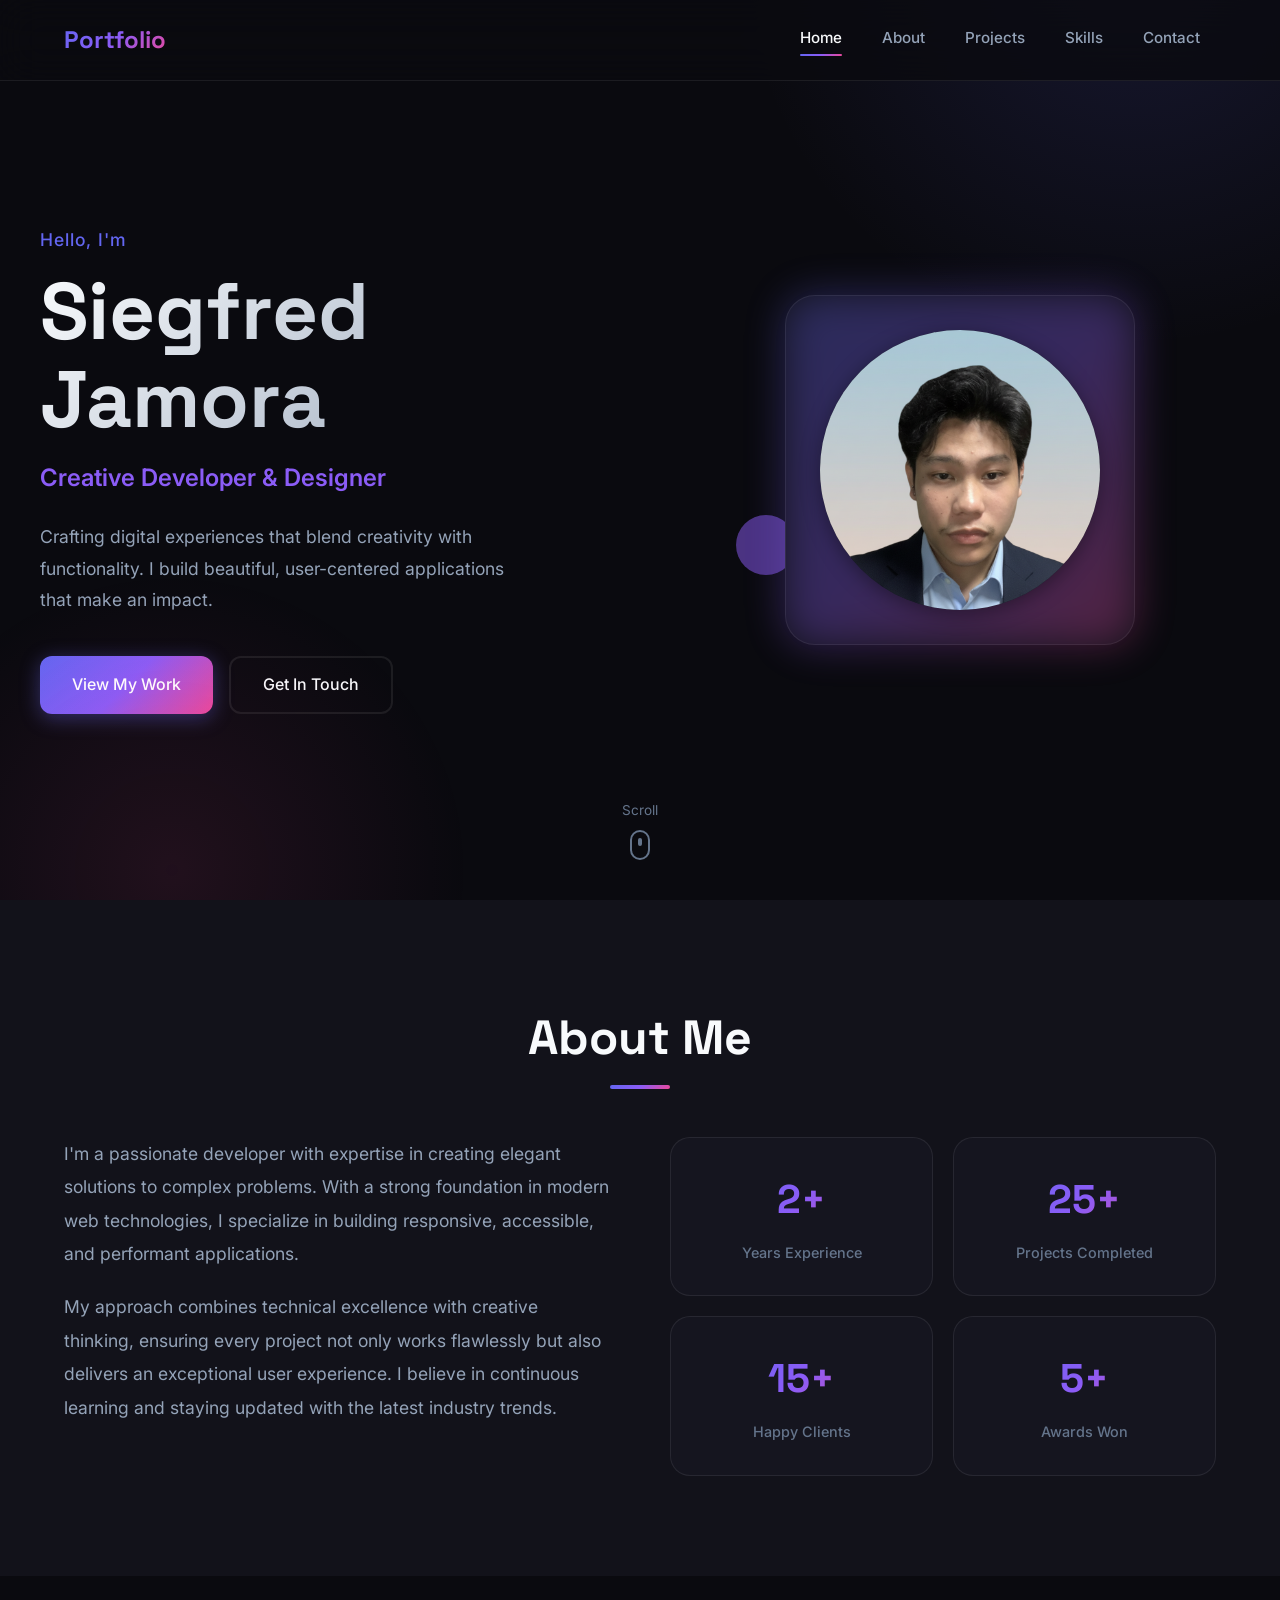
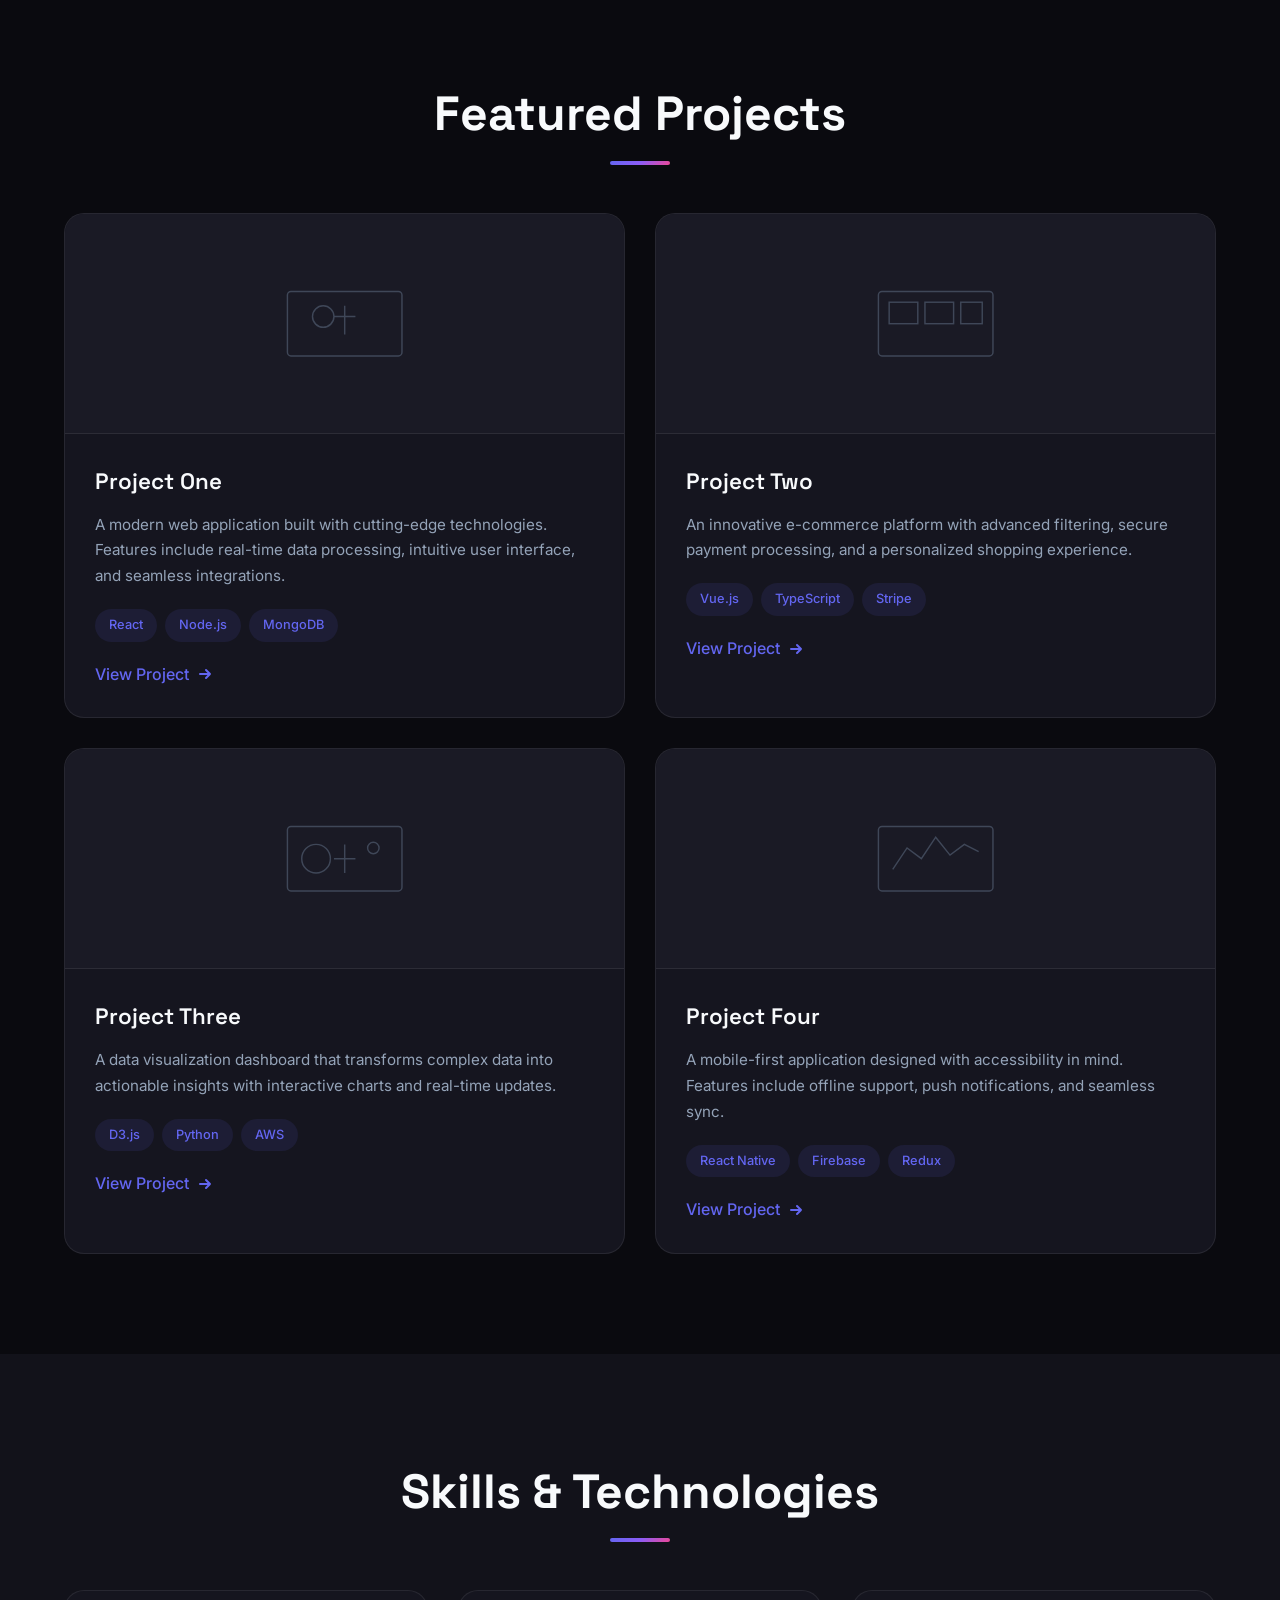
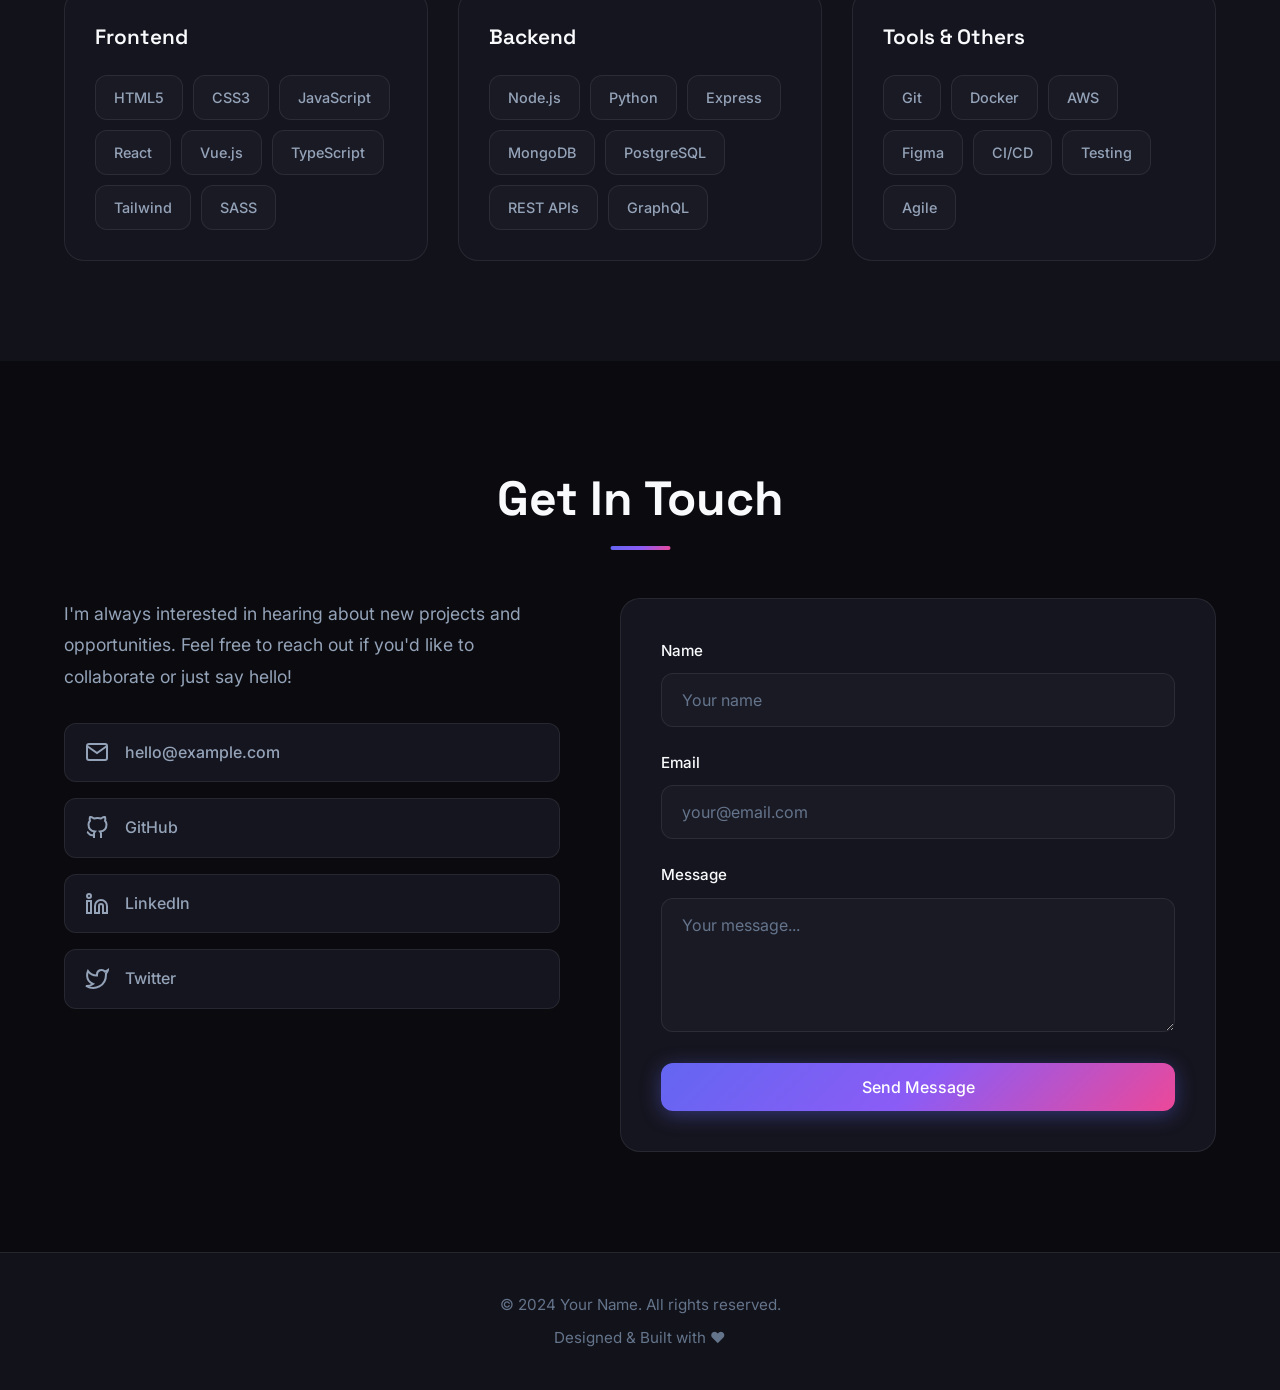
==== portfolio.html @ 8a06b040 "Add files via upload" ====
<!DOCTYPE html>
<html lang="en">
<head>
    <meta charset="UTF-8">
    <meta name="viewport" content="width=device-width, initial-scale=1.0">
    <title>Portfolio | Creative Developer</title>
    <link rel="preconnect" href="https://fonts.googleapis.com">
    <link rel="preconnect" href="https://fonts.gstatic.com" crossorigin>
    <link href="https://fonts.googleapis.com/css2?family=Inter:wght@300;400;500;600;700&family=Space+Grotesk:wght@400;500;600;700&display=swap" rel="stylesheet">
    <link rel="stylesheet" href="portfolio.css">
</head>
<body>
    <nav class="navbar">
        <div class="nav-container">
            <a href="#" class="logo">Portfolio</a>
            <ul class="nav-links">
                <li><a href="#home"><span class="text" data-text="Home">Home</span></a></li>
                <li><a href="#about"><span class="text" data-text="About">About</span></a></li>
                <li><a href="#projects"><span class="text" data-text="Projects">Projects</span></a></li>
                <li><a href="#skills"><span class="text" data-text="Skills">Skills</span></a></li>
                <li><a href="#contact"><span class="text" data-text="Contact">Contact</span></a></li>
            </ul>
            <ul class="mobile-menu">
                <li><a href="#home">Home</a></li>
                <li><a href="#about">About</a></li>
                <li><a href="#projects">Projects</a></li>
                <li><a href="#skills">Skills</a></li>
                <li><a href="#contact">Contact</a></li>
            </ul>
            <div class="hamburger">
                <span class="hamburger__lines"></span>
            </div>
        </div>
    </nav>

    <section id="home" class="hero">
        <div class="hero-content">
            <div class="hero-text">
                <p class="greeting">Hello, I'm</p>
                <h1 class="name">Siegfred Jamora</h1>
                <p class="tagline">Creative Developer & Designer</p>
                <p class="description">Crafting digital experiences that blend creativity with functionality. I build beautiful, user-centered applications that make an impact.</p>
                <div class="cta-buttons">
                    <a href="#projects" class="btn btn-primary">View My Work</a>
                    <a href="#contact" class="btn btn-secondary">Get In Touch</a>
                </div>
            </div>
            <div class="hero-visual">
                <div class="profile-card">
                    <div class="profile-image">
                        <img class="profile-photo" src="profile.png" alt="Portrait of Siegfred Jamora">
                    </div>
                    <div class="card-glow"></div>
                </div>
                <div class="floating-shapes">
                    <div class="shape shape-1"></div>
                    <div class="shape shape-2"></div>
                    <div class="shape shape-3"></div>
                </div>
            </div>
        </div>
        <div class="scroll-indicator">
            <span>Scroll</span>
            <div class="scroll-arrow"></div>
        </div>
    </section>

    <section id="about" class="about">
        <div class="container">
            <h2 class="section-title">About Me</h2>
            <div class="about-content">
                <div class="about-text">
                    <p>I'm a passionate developer with expertise in creating elegant solutions to complex problems. With a strong foundation in modern web technologies, I specialize in building responsive, accessible, and performant applications.</p>
                    <p>My approach combines technical excellence with creative thinking, ensuring every project not only works flawlessly but also delivers an exceptional user experience. I believe in continuous learning and staying updated with the latest industry trends.</p>
                </div>
                <div class="stats-grid">
                    <div class="stat-card">
                        <span class="stat-number">5+</span>
                        <span class="stat-label">Years Experience</span>
                    </div>
                    <div class="stat-card">
                        <span class="stat-number">50+</span>
                        <span class="stat-label">Projects Completed</span>
                    </div>
                    <div class="stat-card">
                        <span class="stat-number">30+</span>
                        <span class="stat-label">Happy Clients</span>
                    </div>
                    <div class="stat-card">
                        <span class="stat-number">10+</span>
                        <span class="stat-label">Awards Won</span>
                    </div>
                </div>
            </div>
        </div>
    </section>

    <section id="projects" class="projects">
        <div class="container">
            <h2 class="section-title">Featured Projects</h2>
            <div class="projects-grid">
                <article class="project-card">
                    <div class="project-image">
                        <div class="project-placeholder">
                            <svg viewBox="0 0 200 150" fill="none" xmlns="http://www.w3.org/2000/svg">
                                <rect x="20" y="30" width="160" height="90" rx="5" stroke="currentColor" stroke-width="2"/>
                                <circle cx="70" cy="65" r="15" stroke="currentColor" stroke-width="2"/>
                                <path d="M100 50v40M85 65h30" stroke="currentColor" stroke-width="2"/>
                            </svg>
                        </div>
                    </div>
                    <div class="project-content">
                        <h3>Project One</h3>
                        <p>A modern web application built with cutting-edge technologies. Features include real-time data processing, intuitive user interface, and seamless integrations.</p>
                        <div class="project-tags">
                            <span>React</span>
                            <span>Node.js</span>
                            <span>MongoDB</span>
                        </div>
                        <a href="#" class="project-link">
                            View Project
                            <svg width="16" height="16" viewBox="0 0 16 16" fill="none">
                                <path d="M3 8h10M9 4l4 4-4 4" stroke="currentColor" stroke-width="2" stroke-linecap="round" stroke-linejoin="round"/>
                            </svg>
                        </a>
                    </div>
                </article>

                <article class="project-card">
                    <div class="project-image">
                        <div class="project-placeholder">
                            <svg viewBox="0 0 200 150" fill="none" xmlns="http://www.w3.org/2000/svg">
                                <rect x="20" y="30" width="160" height="90" rx="5" stroke="currentColor" stroke-width="2"/>
                                <rect x="35" y="45" width="40" height="30" stroke="currentColor" stroke-width="2"/>
                                <rect x="85" y="45" width="40" height="30" stroke="currentColor" stroke-width="2"/>
                                <rect x="135" y="45" width="30" height="30" stroke="currentColor" stroke-width="2"/>
                            </svg>
                        </div>
                    </div>
                    <div class="project-content">
                        <h3>Project Two</h3>
                        <p>An innovative e-commerce platform with advanced filtering, secure payment processing, and a personalized shopping experience.</p>
                        <div class="project-tags">
                            <span>Vue.js</span>
                            <span>TypeScript</span>
                            <span>Stripe</span>
                        </div>
                        <a href="#" class="project-link">
                            View Project
                            <svg width="16" height="16" viewBox="0 0 16 16" fill="none">
                                <path d="M3 8h10M9 4l4 4-4 4" stroke="currentColor" stroke-width="2" stroke-linecap="round" stroke-linejoin="round"/>
                            </svg>
                        </a>
                    </div>
                </article>

                <article class="project-card">
                    <div class="project-image">
                        <div class="project-placeholder">
                            <svg viewBox="0 0 200 150" fill="none" xmlns="http://www.w3.org/2000/svg">
                                <rect x="20" y="30" width="160" height="90" rx="5" stroke="currentColor" stroke-width="2"/>
                                <circle cx="60" cy="75" r="20" stroke="currentColor" stroke-width="2"/>
                                <path d="M100 55v40M85 75h30" stroke="currentColor" stroke-width="2"/>
                                <circle cx="140" cy="60" r="8" stroke="currentColor" stroke-width="2"/>
                            </svg>
                        </div>
                    </div>
                    <div class="project-content">
                        <h3>Project Three</h3>
                        <p>A data visualization dashboard that transforms complex data into actionable insights with interactive charts and real-time updates.</p>
                        <div class="project-tags">
                            <span>D3.js</span>
                            <span>Python</span>
                            <span>AWS</span>
                        </div>
                        <a href="#" class="project-link">
                            View Project
                            <svg width="16" height="16" viewBox="0 0 16 16" fill="none">
                                <path d="M3 8h10M9 4l4 4-4 4" stroke="currentColor" stroke-width="2" stroke-linecap="round" stroke-linejoin="round"/>
                            </svg>
                        </a>
                    </div>
                </article>

                <article class="project-card">
                    <div class="project-image">
                        <div class="project-placeholder">
                            <svg viewBox="0 0 200 150" fill="none" xmlns="http://www.w3.org/2000/svg">
                                <rect x="20" y="30" width="160" height="90" rx="5" stroke="currentColor" stroke-width="2"/>
                                <path d="M40 90L60 60L80 75L100 45L120 70L140 55L160 65" stroke="currentColor" stroke-width="2"/>
                            </svg>
                        </div>
                    </div>
                    <div class="project-content">
                        <h3>Project Four</h3>
                        <p>A mobile-first application designed with accessibility in mind. Features include offline support, push notifications, and seamless sync.</p>
                        <div class="project-tags">
                            <span>React Native</span>
                            <span>Firebase</span>
                            <span>Redux</span>
                        </div>
                        <a href="#" class="project-link">
                            View Project
                            <svg width="16" height="16" viewBox="0 0 16 16" fill="none">
                                <path d="M3 8h10M9 4l4 4-4 4" stroke="currentColor" stroke-width="2" stroke-linecap="round" stroke-linejoin="round"/>
                            </svg>
                        </a>
                    </div>
                </article>
            </div>
        </div>
    </section>

    <section id="skills" class="skills">
        <div class="container">
            <h2 class="section-title">Skills & Technologies</h2>
            <div class="skills-content">
                <div class="skill-category">
                    <h3>Frontend</h3>
                    <div class="skill-tags">
                        <span class="skill-tag">HTML5</span>
                        <span class="skill-tag">CSS3</span>
                        <span class="skill-tag">JavaScript</span>
                        <span class="skill-tag">React</span>
                        <span class="skill-tag">Vue.js</span>
                        <span class="skill-tag">TypeScript</span>
                        <span class="skill-tag">Tailwind</span>
                        <span class="skill-tag">SASS</span>
                    </div>
                </div>
                <div class="skill-category">
                    <h3>Backend</h3>
                    <div class="skill-tags">
                        <span class="skill-tag">Node.js</span>
                        <span class="skill-tag">Python</span>
                        <span class="skill-tag">Express</span>
                        <span class="skill-tag">MongoDB</span>
                        <span class="skill-tag">PostgreSQL</span>
                        <span class="skill-tag">REST APIs</span>
                        <span class="skill-tag">GraphQL</span>
                    </div>
                </div>
                <div class="skill-category">
                    <h3>Tools & Others</h3>
                    <div class="skill-tags">
                        <span class="skill-tag">Git</span>
                        <span class="skill-tag">Docker</span>
                        <span class="skill-tag">AWS</span>
                        <span class="skill-tag">Figma</span>
                        <span class="skill-tag">CI/CD</span>
                        <span class="skill-tag">Testing</span>
                        <span class="skill-tag">Agile</span>
                    </div>
                </div>
            </div>
        </div>
    </section>

    <section id="contact" class="contact">
        <div class="container">
            <h2 class="section-title">Get In Touch</h2>
            <div class="contact-content">
                <div class="contact-info">
                    <p>I'm always interested in hearing about new projects and opportunities. Feel free to reach out if you'd like to collaborate or just say hello!</p>
                    <div class="contact-links">
                        <a href="mailto:hello@example.com" class="contact-link">
                            <span class="contact-icon">
                                <svg viewBox="0 0 24 24" fill="none" stroke="currentColor" stroke-width="2">
                                    <path d="M4 4h16c1.1 0 2 .9 2 2v12c0 1.1-.9 2-2 2H4c-1.1 0-2-.9-2-2V6c0-1.1.9-2 2-2z"/>
                                    <polyline points="22,6 12,13 2,6"/>
                                </svg>
                            </span>
                            hello@example.com
                        </a>
                        <a href="#" class="contact-link">
                            <span class="contact-icon">
                                <svg viewBox="0 0 24 24" fill="none" stroke="currentColor" stroke-width="2">
                                    <path d="M9 19c-5 1.5-5-2.5-7-3m14 6v-3.87a3.37 3.37 0 0 0-.94-2.61c3.14-.35 6.44-1.54 6.44-7A5.44 5.44 0 0 0 20 4.77 5.07 5.07 0 0 0 19.91 1S18.73.65 16 2.48a13.38 13.38 0 0 0-7 0C6.27.65 5.09 1 5.09 1A5.07 5.07 0 0 0 5 4.77a5.44 5.44 0 0 0-1.5 3.78c0 5.42 3.3 6.61 6.44 7A3.37 3.37 0 0 0 9 18.13V22"/>
                                </svg>
                            </span>
                            GitHub
                        </a>
                        <a href="#" class="contact-link">
                            <span class="contact-icon">
                                <svg viewBox="0 0 24 24" fill="none" stroke="currentColor" stroke-width="2">
                                    <path d="M16 8a6 6 0 0 1 6 6v7h-4v-7a2 2 0 0 0-2-2 2 2 0 0 0-2 2v7h-4v-7a6 6 0 0 1 6-6z"/>
                                    <rect x="2" y="9" width="4" height="12"/>
                                    <circle cx="4" cy="4" r="2"/>
                                </svg>
                            </span>
                            LinkedIn
                        </a>
                        <a href="#" class="contact-link">
                            <span class="contact-icon">
                                <svg viewBox="0 0 24 24" fill="none" stroke="currentColor" stroke-width="2">
                                    <path d="M23 3a10.9 10.9 0 0 1-3.14 1.53 4.48 4.48 0 0 0-7.86 3v1A10.66 10.66 0 0 1 3 4s-4 9 5 13a11.64 11.64 0 0 1-7 2c9 5 20 0 20-11.5a4.5 4.5 0 0 0-.08-.83A7.72 7.72 0 0 0 23 3z"/>
                                </svg>
                            </span>
                            Twitter
                        </a>
                    </div>
                </div>
                <form class="contact-form">
                    <div class="form-group">
                        <label for="name">Name</label>
                        <input type="text" id="name" name="name" required placeholder="Your name">
                    </div>
                    <div class="form-group">
                        <label for="email">Email</label>
                        <input type="email" id="email" name="email" required placeholder="your@email.com">
                    </div>
                    <div class="form-group">
                        <label for="message">Message</label>
                        <textarea id="message" name="message" rows="5" required placeholder="Your message..."></textarea>
                    </div>
                    <button type="submit" class="btn btn-primary">Send Message</button>
                </form>
            </div>
        </div>
    </section>

    <footer class="footer">
        <div class="container">
            <p>&copy; 2024 Your Name. All rights reserved.</p>
            <p class="footer-credit">Designed & Built with ❤️</p>
        </div>
    </footer>

    <script src="portfolio.js"></script>
</body>
</html>
---- portfolio.css ----
:root {
    /* Color Palette */
    --bg-primary: #0a0a0f;
    --bg-secondary: #12121a;
    --bg-tertiary: #1a1a25;
    --bg-card: #15151f;
    --accent-primary: #6366f1;
    --accent-secondary: #8b5cf6;
    --accent-tertiary: #ec4899;
    --accent-gradient: linear-gradient(135deg, #6366f1 0%, #8b5cf6 50%, #ec4899 100%);
    --text-primary: #f8fafc;
    --text-secondary: #94a3b8;
    --text-muted: #64748b;
    --border-color: rgba(255, 255, 255, 0.08);
    --border-glow: rgba(99, 102, 241, 0.3);
    
    /* Typography */
    --font-display: 'Space Grotesk', sans-serif;
    --font-body: 'Inter', sans-serif;
    
    /* Spacing */
    --section-padding: 100px 0;
    --container-width: 1200px;
    
    /* Effects */
    --shadow-sm: 0 2px 8px rgba(0, 0, 0, 0.3);
    --shadow-md: 0 4px 20px rgba(0, 0, 0, 0.4);
    --shadow-lg: 0 8px 40px rgba(0, 0, 0, 0.5);
    --shadow-glow: 0 0 60px rgba(99, 102, 241, 0.2);
    --radius-sm: 8px;
    --radius-md: 12px;
    --radius-lg: 20px;
    --radius-xl: 30px;
}

/* Reset & Base */
*, *::before, *::after {
    margin: 0;
    padding: 0;
    box-sizing: border-box;
}

html {
    scroll-behavior: smooth;
    font-size: 16px;
}

body {
    font-family: var(--font-body);
    background-color: var(--bg-primary);
    color: var(--text-primary);
    line-height: 1.6;
    overflow-x: hidden;
}

a {
    text-decoration: none;
    color: inherit;
    transition: color 0.3s ease;
}

ul {
    list-style: none;
}

img {
    max-width: 100%;
    height: auto;
}

/* Container */
.container {
    max-width: var(--container-width);
    margin: 0 auto;
    padding: 0 24px;
}

/* Section Title */
.section-title {
    font-family: var(--font-display);
    font-size: clamp(2rem, 5vw, 3rem);
    font-weight: 700;
    text-align: center;
    margin-bottom: 60px;
    position: relative;
    display: inline-block;
    left: 50%;
    transform: translateX(-50%);
}

.section-title::after {
    content: '';
    position: absolute;
    bottom: -12px;
    left: 50%;
    transform: translateX(-50%);
    width: 60px;
    height: 4px;
    background: var(--accent-gradient);
    border-radius: 2px;
}

/* Buttons */
.btn {
    display: inline-flex;
    align-items: center;
    justify-content: center;
    gap: 8px;
    padding: 14px 32px;
    font-family: var(--font-body);
    font-size: 1rem;
    font-weight: 500;
    border-radius: var(--radius-md);
    cursor: pointer;
    transition: all 0.3s ease;
    border: none;
}

.btn-primary {
    background: var(--accent-gradient);
    color: white;
    box-shadow: 0 4px 20px rgba(99, 102, 241, 0.4);
}

.btn-primary:hover {
    transform: translateY(-3px);
    box-shadow: 0 8px 30px rgba(99, 102, 241, 0.5);
}

.btn-secondary {
    background: transparent;
    color: var(--text-primary);
    border: 2px solid var(--border-color);
}

.btn-secondary:hover {
    border-color: var(--accent-primary);
    background: rgba(99, 102, 241, 0.1);
}

/* ============================================
   Navigation
   ============================================ */

.navbar {
    position: fixed;
    top: 0;
    left: 0;
    right: 0;
    z-index: 1000;
    padding: 20px 0;
    background: rgba(10, 10, 15, 0.8);
    backdrop-filter: blur(20px);
    border-bottom: 1px solid var(--border-color);
}

.navbar.scrolled {
    padding: 12px 0;
    background: rgba(10, 10, 15, 0.95);
    box-shadow: 0 4px 30px rgba(0, 0, 0, 0.3);
}

.nav-container {
    max-width: var(--container-width);
    margin: 0 auto;
    padding: 0 24px;
    display: flex;
    justify-content: space-between;
    align-items: center;
}

.logo {
    font-family: var(--font-display);
    font-size: 1.5rem;
    font-weight: 700;
    background: var(--accent-gradient);
    -webkit-background-clip: text;
    -webkit-text-fill-color: transparent;
    background-clip: text;
    position: relative;
    overflow: hidden;
}

.logo::before {
    content: '';
    position: absolute;
    inset: 0;
    background: var(--accent-gradient);
    -webkit-background-clip: text;
    -webkit-text-fill-color: transparent;
    background-clip: text;
    transform: translateX(-100%);
    transition: transform 0.4s ease;
}

.logo:hover::before {
    transform: translateX(0);
}

.nav-links {
    display: flex;
    gap: 8px;
}

.nav-links li {
    position: relative;
}

.nav-links a {
    font-size: 0.95rem;
    font-weight: 500;
    color: var(--text-secondary);
    position: relative;
    padding: 8px 16px;
    display: block;
    overflow: hidden;
    transition: color 0.3s ease;
}

.nav-links a .text {
    position: relative;
    display: inline-block;
    overflow: hidden;
    line-height: 1;
    height: 1em;
}

.nav-links a .text::before {
    content: attr(data-text);
    position: absolute;
    top: 0;
    left: 0;
    width: 100%;
    color: var(--text-primary);
    transform: translateY(100%);
    transition: transform 0.3s cubic-bezier(0.4, 0, 0.2, 1);
}

.nav-links a::before {
    content: '';
    position: absolute;
    bottom: 4px;
    left: 50%;
    width: 0;
    height: 2px;
    background: var(--accent-gradient);
    transition: all 0.3s cubic-bezier(0.4, 0, 0.2, 1);
    transform: translateX(-50%);
    border-radius: 2px;
}

.nav-links a:hover {
    color: transparent;
}

.nav-links a:hover::before {
    width: calc(100% - 32px);
}

.nav-links a:hover .text::before {
    transform: translateY(0);
}

/* Active link */
.nav-links a.active {
    color: var(--text-primary);
}

.nav-links a.active::before {
    width: calc(100% - 32px);
}

/* Animated dot indicator */
.nav-links .nav-indicator {
    position: absolute;
    bottom: 0;
    height: 2px;
    background: var(--accent-gradient);
    border-radius: 2px;
    transition: all 0.3s cubic-bezier(0.4, 0, 0.2, 1);
    opacity: 0;
}

/* Hamburger Menu */
.hamburger {
    display: none;
    flex-direction: column;
    justify-content: center;
    align-items: center;
    width: 44px;
    height: 44px;
    cursor: pointer;
    position: relative;
    z-index: 1001;
}

.hamburger__lines {
    width: 24px;
    height: 2px;
    background: var(--text-primary);
    position: relative;
    transition: all 0.3s ease;
}

.hamburger__lines::before,
.hamburger__lines::after {
    content: '';
    position: absolute;
    width: 24px;
    height: 2px;
    background: var(--text-primary);
    transition: all 0.3s ease;
    left: 0;
}

.hamburger__lines::before {
    top: -8px;
}

.hamburger__lines::after {
    top: 8px;
}

.hamburger.active .hamburger__lines {
    background: transparent;
}

.hamburger.active .hamburger__lines::before {
    top: 0;
    transform: rotate(45deg);
    background: var(--text-primary);
}

.hamburger.active .hamburger__lines::after {
    top: 0;
    transform: rotate(-45deg);
    background: var(--text-primary);
}

/* Mobile Menu Overlay */
.mobile-menu {
    position: fixed;
    top: 0;
    left: 0;
    width: 100%;
    height: 100vh;
    background: rgba(10, 10, 15, 0.98);
    backdrop-filter: blur(20px);
    display: flex;
    flex-direction: column;
    justify-content: center;
    align-items: center;
    gap: 32px;
    opacity: 0;
    visibility: hidden;
    transition: all 0.4s ease;
    z-index: 999;
}

.mobile-menu.active {
    opacity: 1;
    visibility: visible;
}

.mobile-menu li {
    opacity: 0;
    transform: translateY(30px);
    transition: all 0.4s cubic-bezier(0.4, 0, 0.2, 1);
}

.mobile-menu.active li {
    opacity: 1;
    transform: translateY(0);
}

.mobile-menu.active li:nth-child(1) { transition-delay: 0.1s; }
.mobile-menu.active li:nth-child(2) { transition-delay: 0.15s; }
.mobile-menu.active li:nth-child(3) { transition-delay: 0.2s; }
.mobile-menu.active li:nth-child(4) { transition-delay: 0.25s; }
.mobile-menu.active li:nth-child(5) { transition-delay: 0.3s; }

.mobile-menu a {
    font-family: var(--font-display);
    font-size: 2.5rem;
    font-weight: 600;
    color: var(--text-secondary);
    position: relative;
    transition: all 0.3s ease;
}

.mobile-menu a::before {
    content: '';
    position: absolute;
    bottom: -4px;
    left: 0;
    width: 0;
    height: 3px;
    background: var(--accent-gradient);
    transition: width 0.3s ease;
    border-radius: 2px;
}

.mobile-menu a:hover {
    color: var(--text-primary);
}

.mobile-menu a:hover::before {
    width: 100%;
}

/* ============================================
   Hero Section
   ============================================ */

.hero {
    min-height: 100vh;
    display: flex;
    align-items: center;
    padding: 120px 24px 80px;
    position: relative;
    overflow: hidden;
}

.hero::before {
    content: '';
    position: absolute;
    top: -50%;
    right: -20%;
    width: 800px;
    height: 800px;
    background: radial-gradient(circle, rgba(99, 102, 241, 0.15) 0%, transparent 70%);
    pointer-events: none;
}

.hero::after {
    content: '';
    position: absolute;
    bottom: -30%;
    left: -10%;
    width: 600px;
    height: 600px;
    background: radial-gradient(circle, rgba(236, 72, 153, 0.1) 0%, transparent 70%);
    pointer-events: none;
}

.hero-content {
    max-width: var(--container-width);
    margin: 0 auto;
    display: grid;
    grid-template-columns: 1fr 1fr;
    gap: 80px;
    align-items: center;
    width: 100%;
}

.hero-text {
    animation: fadeInUp 0.8s ease forwards;
}

.greeting {
    font-size: 1.1rem;
    color: var(--accent-primary);
    font-weight: 500;
    margin-bottom: 12px;
    letter-spacing: 1px;
}

.name {
    font-family: var(--font-display);
    font-size: clamp(3rem, 7vw, 5rem);
    font-weight: 700;
    line-height: 1.1;
    margin-bottom: 16px;
    background: linear-gradient(135deg, var(--text-primary) 0%, var(--text-secondary) 100%);
    -webkit-background-clip: text;
    -webkit-text-fill-color: transparent;
    background-clip: text;
}

.tagline {
    font-size: 1.5rem;
    color: var(--accent-secondary);
    font-weight: 600;
    margin-bottom: 24px;
}

.description {
    font-size: 1.1rem;
    color: var(--text-secondary);
    max-width: 500px;
    margin-bottom: 40px;
    line-height: 1.8;
}

.cta-buttons {
    display: flex;
    gap: 16px;
    flex-wrap: wrap;
}

/* Hero Visual */
.hero-visual {
    position: relative;
    display: flex;
    justify-content: center;
    align-items: center;
    animation: fadeIn 1s ease 0.3s forwards;
    opacity: 0;
}

.profile-card {
    position: relative;
    width: 350px;
    height: 350px;
    background: var(--bg-secondary);
    border-radius: var(--radius-xl);
    border: 1px solid var(--border-color);
    display: flex;
    justify-content: center;
    align-items: center;
    z-index: 1;
}

.profile-image {
    width: 280px;
    height: 280px;
    border-radius: 50%;
    overflow: hidden;
    background: var(--bg-tertiary);
    display: flex;
    justify-content: center;
    align-items: center;
    box-shadow: var(--shadow-md);
}

.profile-photo {
    width: 100%;
    height: 100%;
    object-fit: cover;
    object-position: center;
    display: block;
}

.profile-placeholder {
    width: 100%;
    height: 100%;
    display: flex;
    justify-content: center;
    align-items: center;
    color: var(--text-muted);
}

.profile-placeholder svg {
    width: 80%;
    height: 80%;
}

.card-glow {
    position: absolute;
    inset: -2px;
    border-radius: var(--radius-xl);
    background: var(--accent-gradient);
    opacity: 0.3;
    filter: blur(20px);
    z-index: -1;
    animation: pulse 3s ease-in-out infinite;
}

/* Floating Shapes */
.floating-shapes {
    position: absolute;
    inset: 0;
    pointer-events: none;
}

.shape {
    position: absolute;
    border-radius: 50%;
    opacity: 0.5;
}

.shape-1 {
    width: 80px;
    height: 80px;
    background: var(--accent-primary);
    top: 10%;
    right: 20%;
    animation: float 6s ease-in-out infinite;
}

.shape-2 {
    width: 60px;
    height: 60px;
    background: var(--accent-secondary);
    bottom: 20%;
    left: 10%;
    animation: float 8s ease-in-out infinite reverse;
}

.shape-3 {
    width: 40px;
    height: 40px;
    background: var(--accent-tertiary);
    top: 30%;
    left: 20%;
    animation: float 7s ease-in-out infinite;
}

/* Scroll Indicator */
.scroll-indicator {
    position: absolute;
    bottom: 40px;
    left: 50%;
    transform: translateX(-50%);
    display: flex;
    flex-direction: column;
    align-items: center;
    gap: 8px;
    color: var(--text-muted);
    font-size: 0.85rem;
    animation: bounce 2s ease-in-out infinite;
}

.scroll-arrow {
    width: 20px;
    height: 30px;
    border: 2px solid var(--text-muted);
    border-radius: 10px;
    position: relative;
}

.scroll-arrow::after {
    content: '';
    position: absolute;
    top: 6px;
    left: 50%;
    transform: translateX(-50%);
    width: 4px;
    height: 8px;
    background: var(--text-muted);
    border-radius: 2px;
    animation: scrollDown 2s ease-in-out infinite;
}

/* ============================================
   About Section
   ============================================ */

.about {
    padding: var(--section-padding);
    background: var(--bg-secondary);
}

.about-content {
    display: grid;
    grid-template-columns: 1fr 1fr;
    gap: 60px;
    align-items: start;
}

.about-text {
    font-size: 1.1rem;
    color: var(--text-secondary);
    line-height: 1.9;
}

.about-text p {
    margin-bottom: 20px;
}

.stats-grid {
    display: grid;
    grid-template-columns: repeat(2, 1fr);
    gap: 20px;
}

.stat-card {
    background: var(--bg-card);
    border: 1px solid var(--border-color);
    border-radius: var(--radius-lg);
    padding: 30px;
    text-align: center;
    transition: all 0.3s ease;
}

.stat-card:hover {
    transform: translateY(-5px);
    border-color: var(--accent-primary);
    box-shadow: var(--shadow-glow);
}

.stat-number {
    display: block;
    font-family: var(--font-display);
    font-size: 2.5rem;
    font-weight: 700;
    background: var(--accent-gradient);
    -webkit-background-clip: text;
    -webkit-text-fill-color: transparent;
    background-clip: text;
    margin-bottom: 8px;
}

.stat-label {
    font-size: 0.9rem;
    color: var(--text-muted);
    font-weight: 500;
}

/* ============================================
   Projects Section
   ============================================ */

.projects {
    padding: var(--section-padding);
}

.projects-grid {
    display: grid;
    grid-template-columns: repeat(2, 1fr);
    gap: 30px;
}

.project-card {
    background: var(--bg-card);
    border: 1px solid var(--border-color);
    border-radius: var(--radius-lg);
    overflow: hidden;
    transition: all 0.4s ease;
}

.project-card:hover {
    transform: translateY(-10px);
    border-color: var(--accent-primary);
    box-shadow: var(--shadow-lg);
}

.project-image {
    height: 220px;
    background: var(--bg-tertiary);
    display: flex;
    justify-content: center;
    align-items: center;
    border-bottom: 1px solid var(--border-color);
    overflow: hidden;
}

.project-placeholder {
    width: 100%;
    height: 100%;
    display: flex;
    justify-content: center;
    align-items: center;
    color: var(--text-muted);
    padding: 20px;
}

.project-placeholder svg {
    width: 60%;
    height: 60%;
    opacity: 0.5;
}

.project-content {
    padding: 30px;
}

.project-content h3 {
    font-family: var(--font-display);
    font-size: 1.4rem;
    font-weight: 600;
    margin-bottom: 12px;
}

.project-content p {
    color: var(--text-secondary);
    font-size: 0.95rem;
    line-height: 1.7;
    margin-bottom: 20px;
}

.project-tags {
    display: flex;
    flex-wrap: wrap;
    gap: 8px;
    margin-bottom: 20px;
}

.project-tags span {
    padding: 6px 14px;
    background: rgba(99, 102, 241, 0.1);
    color: var(--accent-primary);
    font-size: 0.8rem;
    font-weight: 500;
    border-radius: 20px;
}

.project-link {
    display: inline-flex;
    align-items: center;
    gap: 8px;
    color: var(--accent-primary);
    font-weight: 500;
    transition: all 0.3s ease;
}

.project-link:hover {
    gap: 12px;
}

/* ============================================
   Skills Section
   ============================================ */

.skills {
    padding: var(--section-padding);
    background: var(--bg-secondary);
}

.skills-content {
    display: grid;
    grid-template-columns: repeat(3, 1fr);
    gap: 30px;
}

.skill-category {
    background: var(--bg-card);
    border: 1px solid var(--border-color);
    border-radius: var(--radius-lg);
    padding: 30px;
    transition: all 0.3s ease;
}

.skill-category:hover {
    border-color: var(--accent-secondary);
    box-shadow: 0 0 40px rgba(139, 92, 246, 0.1);
}

.skill-category h3 {
    font-family: var(--font-display);
    font-size: 1.3rem;
    font-weight: 600;
    margin-bottom: 20px;
    color: var(--text-primary);
}

.skill-tags {
    display: flex;
    flex-wrap: wrap;
    gap: 10px;
}

.skill-tag {
    padding: 10px 18px;
    background: var(--bg-tertiary);
    border: 1px solid var(--border-color);
    border-radius: var(--radius-md);
    font-size: 0.9rem;
    font-weight: 500;
    color: var(--text-secondary);
    transition: all 0.3s ease;
    cursor: default;
}

.skill-tag:hover {
    background: rgba(99, 102, 241, 0.1);
    border-color: var(--accent-primary);
    color: var(--text-primary);
    transform: translateY(-2px);
}

/* ============================================
   Contact Section
   ============================================ */

.contact {
    padding: var(--section-padding);
}

.contact-content {
    display: grid;
    grid-template-columns: 1fr 1.2fr;
    gap: 60px;
    align-items: start;
}

.contact-info p {
    font-size: 1.1rem;
    color: var(--text-secondary);
    line-height: 1.8;
    margin-bottom: 30px;
}

.contact-links {
    display: flex;
    flex-direction: column;
    gap: 16px;
}

.contact-link {
    display: flex;
    align-items: center;
    gap: 16px;
    padding: 16px 20px;
    background: var(--bg-card);
    border: 1px solid var(--border-color);
    border-radius: var(--radius-md);
    color: var(--text-secondary);
    font-weight: 500;
    transition: all 0.3s ease;
}

.contact-link:hover {
    border-color: var(--accent-primary);
    background: rgba(99, 102, 241, 0.05);
    color: var(--text-primary);
    transform: translateX(8px);
}

.contact-icon {
    width: 24px;
    height: 24px;
    display: flex;
    justify-content: center;
    align-items: center;
}

.contact-icon svg {
    width: 100%;
    height: 100%;
}

/* Contact Form */
.contact-form {
    background: var(--bg-card);
    border: 1px solid var(--border-color);
    border-radius: var(--radius-lg);
    padding: 40px;
}

.form-group {
    margin-bottom: 24px;
}

.form-group label {
    display: block;
    font-size: 0.95rem;
    font-weight: 500;
    color: var(--text-primary);
    margin-bottom: 10px;
}

.form-group input,
.form-group textarea {
    width: 100%;
    padding: 16px 20px;
    background: var(--bg-tertiary);
    border: 1px solid var(--border-color);
    border-radius: var(--radius-md);
    font-family: var(--font-body);
    font-size: 1rem;
    color: var(--text-primary);
    transition: all 0.3s ease;
}

.form-group input::placeholder,
.form-group textarea::placeholder {
    color: var(--text-muted);
}

.form-group input:focus,
.form-group textarea:focus {
    outline: none;
    border-color: var(--accent-primary);
    box-shadow: 0 0 0 4px rgba(99, 102, 241, 0.1);
}

.form-group textarea {
    resize: vertical;
    min-height: 120px;
}

.contact-form .btn {
    width: 100%;
}

/* ============================================
   Footer
   ============================================ */

.footer {
    padding: 40px 0;
    background: var(--bg-secondary);
    border-top: 1px solid var(--border-color);
    text-align: center;
}

.footer p {
    color: var(--text-muted);
    font-size: 0.95rem;
}

.footer-credit {
    margin-top: 8px;
    font-size: 0.85rem;
}

/* ============================================
   Animations
   ============================================ */

@keyframes fadeInUp {
    from {
        opacity: 0;
        transform: translateY(30px);
    }
    to {
        opacity: 1;
        transform: translateY(0);
    }
}

@keyframes fadeIn {
    from {
        opacity: 0;
    }
    to {
        opacity: 1;
    }
}

@keyframes float {
    0%, 100% {
        transform: translateY(0) rotate(0deg);
    }
    50% {
        transform: translateY(-20px) rotate(10deg);
    }
}

@keyframes pulse {
    0%, 100% {
        opacity: 0.3;
    }
    50% {
        opacity: 0.5;
    }
}

@keyframes bounce {
    0%, 100% {
        transform: translateX(-50%) translateY(0);
    }
    50% {
        transform: translateX(-50%) translateY(10px);
    }
}

@keyframes scrollDown {
    0% {
        opacity: 1;
        transform: translateX(-50%) translateY(0);
    }
    100% {
        opacity: 0;
        transform: translateX(-50%) translateY(10px);
    }
}

/* ============================================
   Responsive Design
   ============================================ */

@media (max-width: 1024px) {
    .hero-content {
        grid-template-columns: 1fr;
        text-align: center;
    }
    
    .hero-text {
        order: 2;
    }
    
    .hero-visual {
        order: 1;
    }
    
    .description {
        margin: 0 auto 40px;
    }
    
    .cta-buttons {
        justify-content: center;
    }
    
    .about-content {
        grid-template-columns: 1fr;
    }
    
    .skills-content {
        grid-template-columns: repeat(2, 1fr);
    }
    
    .contact-content {
        grid-template-columns: 1fr;
    }
}

@media (max-width: 768px) {
    .nav-links {
        display: none;
    }
    
    .hamburger {
        display: flex;
    }
    
    .mobile-menu {
        display: flex;
    }
    
    .projects-grid {
        grid-template-columns: 1fr;
    }
    
    .skills-content {
        grid-template-columns: 1fr;
    }
    
    .profile-card {
        width: 280px;
        height: 280px;
    }
    
    .profile-image {
        width: 220px;
        height: 220px;
    }
    
    .stats-grid {
        grid-template-columns: 1fr;
    }
}

@media (max-width: 480px) {
    .hero {
        padding: 100px 16px 60px;
    }
    
    .section-title {
        font-size: 1.8rem;
    }
    
    .cta-buttons {
        flex-direction: column;
    }
    
    .btn {
        width: 100%;
    }
    
    .contact-form {
        padding: 24px;
    }
    
    .profile-card {
        width: 240px;
        height: 240px;
    }
}
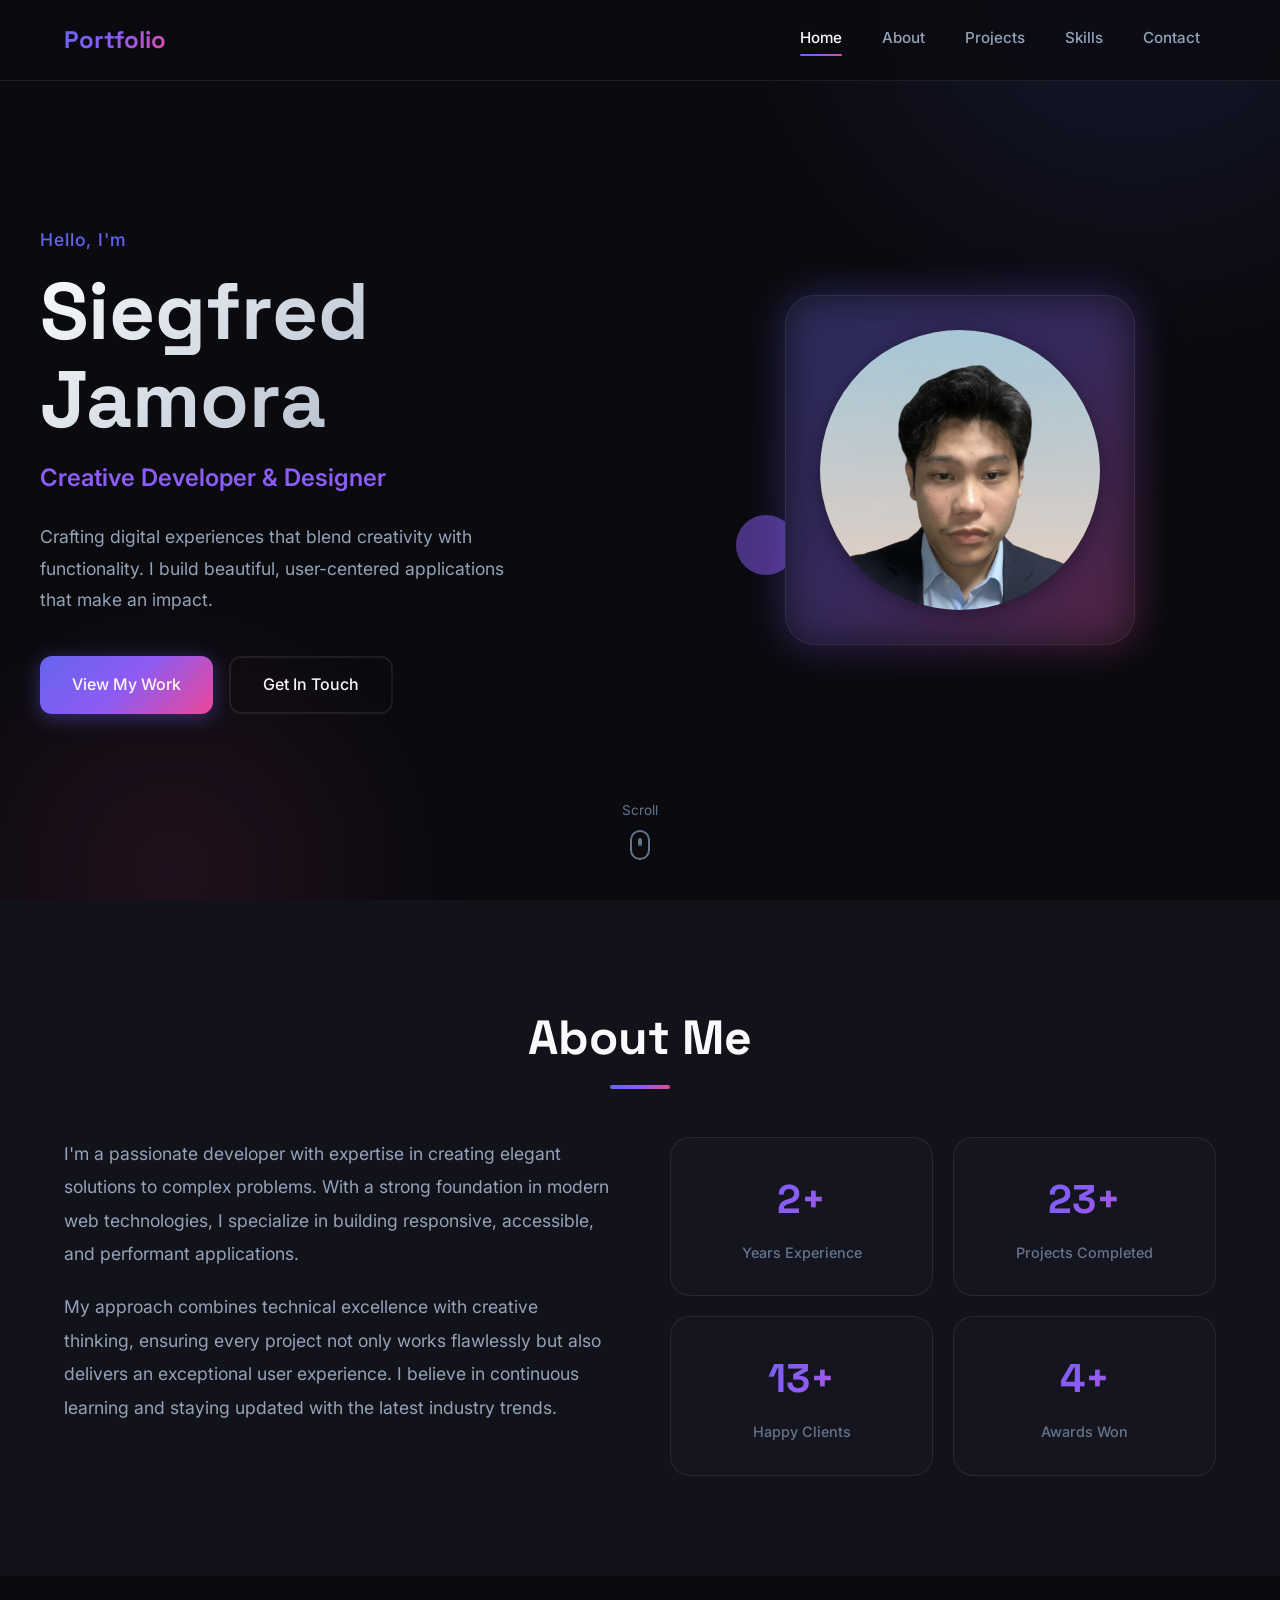
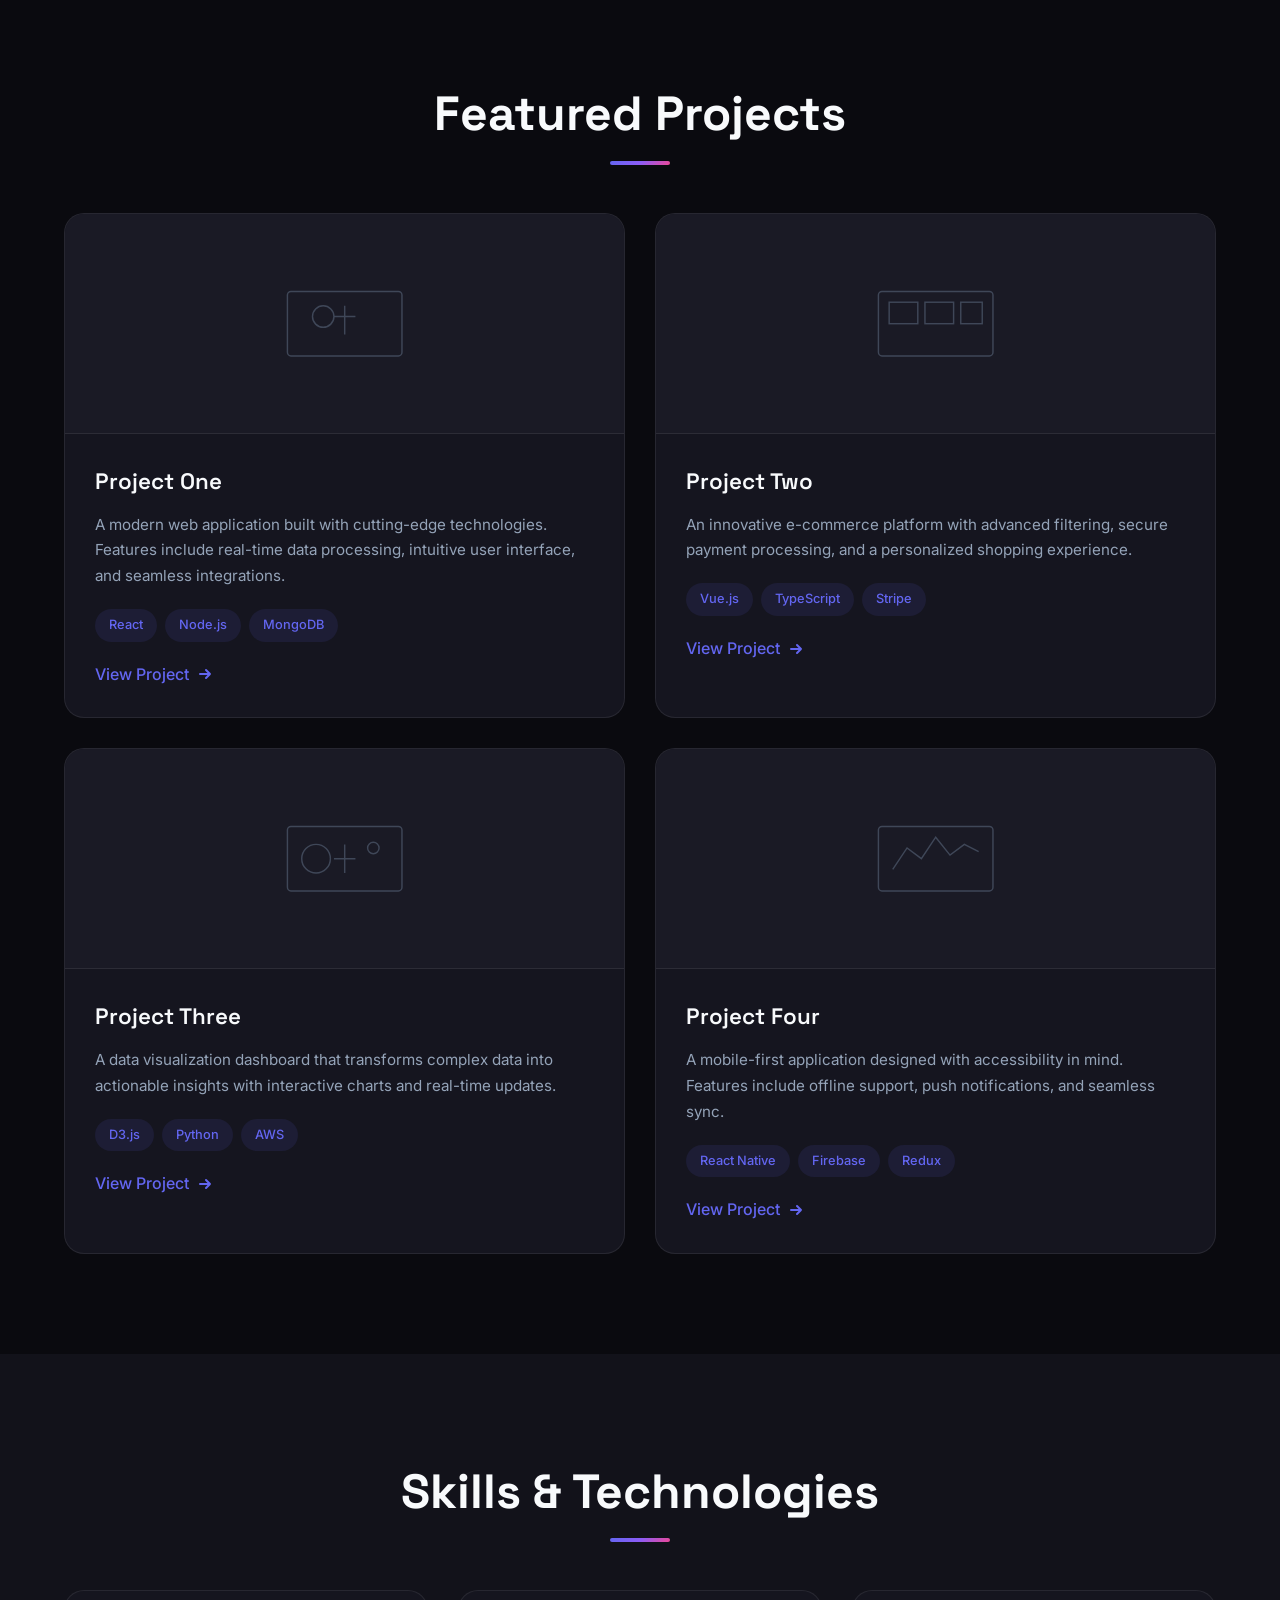
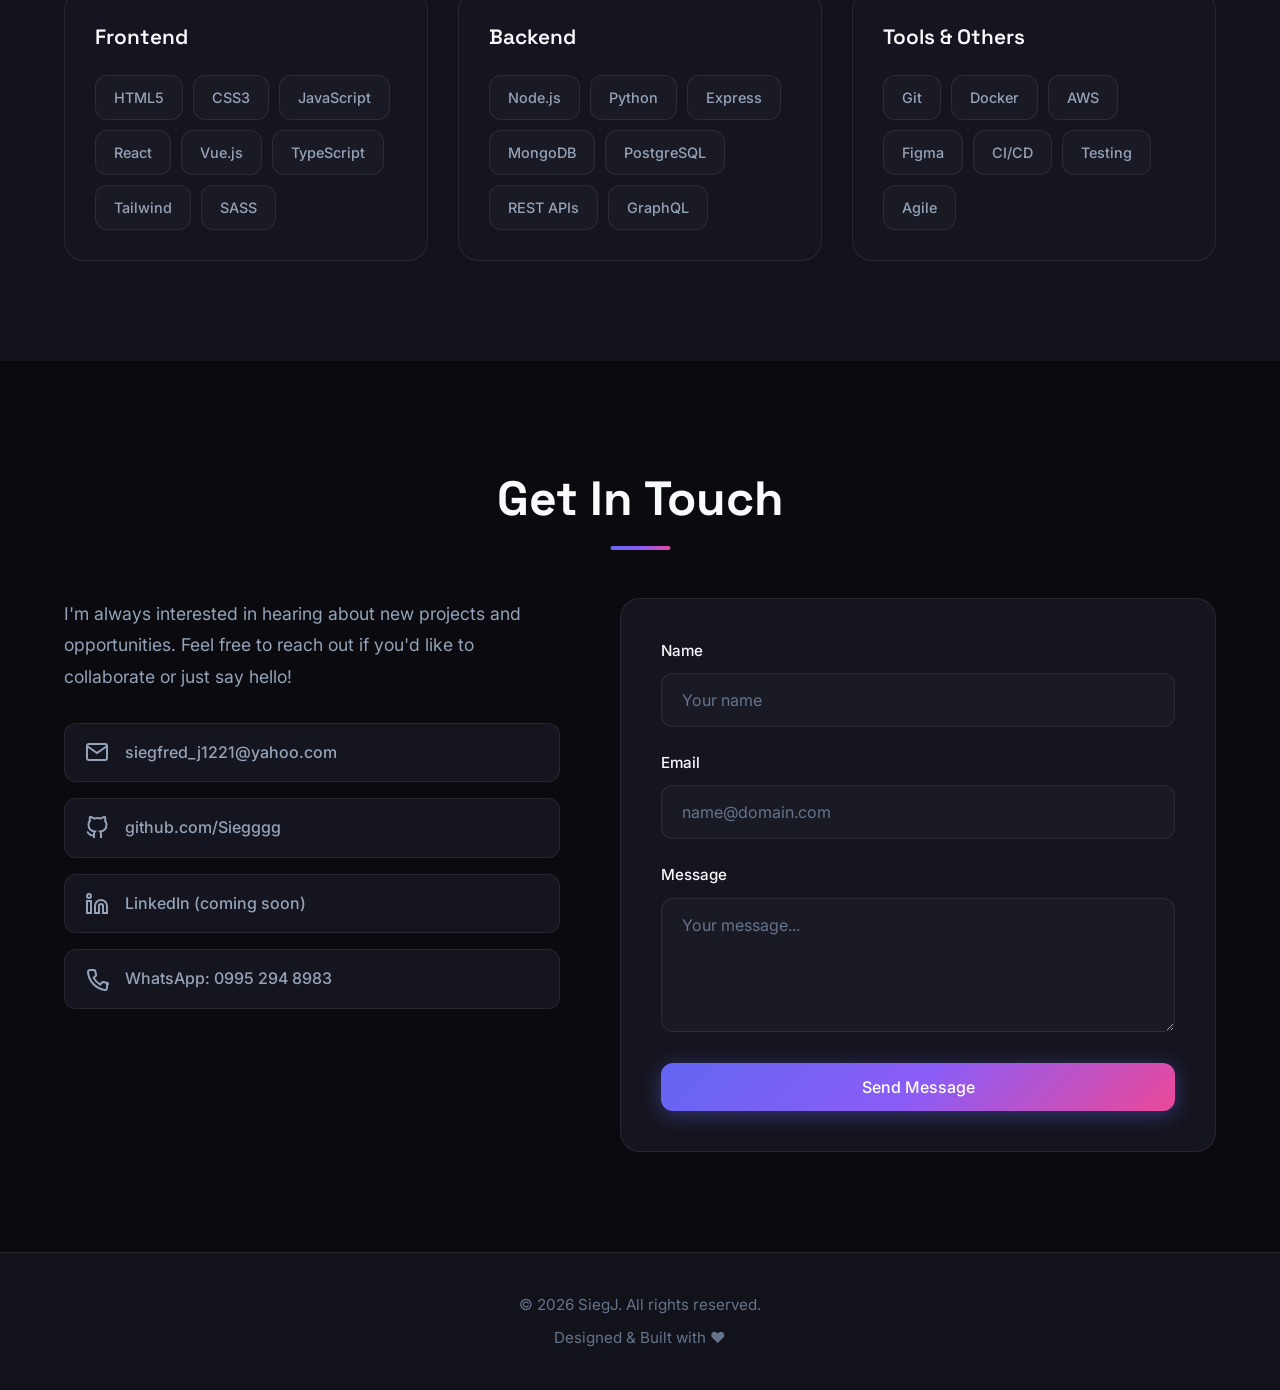
==== commit 59f7c05a: "Add files via upload" ====
--- a/portfolio.html
+++ b/portfolio.html
@@ -117,7 +117,7 @@
                             <span>Node.js</span>
                             <span>MongoDB</span>
                         </div>
-                        <a href="#" class="project-link">
+                        <a href="https://www.figma.com/community/file/1615359578673693824" class="project-link" target="_blank" rel="noopener noreferrer">
                             View Project
                             <svg width="16" height="16" viewBox="0 0 16 16" fill="none">
                                 <path d="M3 8h10M9 4l4 4-4 4" stroke="currentColor" stroke-width="2" stroke-linecap="round" stroke-linejoin="round"/>
@@ -263,24 +263,24 @@
                 <div class="contact-info">
                     <p>I'm always interested in hearing about new projects and opportunities. Feel free to reach out if you'd like to collaborate or just say hello!</p>
                     <div class="contact-links">
-                        <a href="mailto:hello@example.com" class="contact-link">
+                        <a href="mailto:siegfred_j1221@yahoo.com" class="contact-link">
                             <span class="contact-icon">
                                 <svg viewBox="0 0 24 24" fill="none" stroke="currentColor" stroke-width="2">
                                     <path d="M4 4h16c1.1 0 2 .9 2 2v12c0 1.1-.9 2-2 2H4c-1.1 0-2-.9-2-2V6c0-1.1.9-2 2-2z"/>
                                     <polyline points="22,6 12,13 2,6"/>
                                 </svg>
                             </span>
-                            hello@example.com
-                        </a>
-                        <a href="#" class="contact-link">
+                            siegfred_j1221@yahoo.com
+                        </a>
+                        <a href="https://github.com/Siegggg" class="contact-link" target="_blank" rel="noopener noreferrer">
                             <span class="contact-icon">
                                 <svg viewBox="0 0 24 24" fill="none" stroke="currentColor" stroke-width="2">
                                     <path d="M9 19c-5 1.5-5-2.5-7-3m14 6v-3.87a3.37 3.37 0 0 0-.94-2.61c3.14-.35 6.44-1.54 6.44-7A5.44 5.44 0 0 0 20 4.77 5.07 5.07 0 0 0 19.91 1S18.73.65 16 2.48a13.38 13.38 0 0 0-7 0C6.27.65 5.09 1 5.09 1A5.07 5.07 0 0 0 5 4.77a5.44 5.44 0 0 0-1.5 3.78c0 5.42 3.3 6.61 6.44 7A3.37 3.37 0 0 0 9 18.13V22"/>
                                 </svg>
                             </span>
-                            GitHub
-                        </a>
-                        <a href="#" class="contact-link">
+                            github.com/Siegggg
+                        </a>
+                        <a href="#" class="contact-link is-disabled" aria-disabled="true">
                             <span class="contact-icon">
                                 <svg viewBox="0 0 24 24" fill="none" stroke="currentColor" stroke-width="2">
                                     <path d="M16 8a6 6 0 0 1 6 6v7h-4v-7a2 2 0 0 0-2-2 2 2 0 0 0-2 2v7h-4v-7a6 6 0 0 1 6-6z"/>
@@ -288,15 +288,15 @@
                                     <circle cx="4" cy="4" r="2"/>
                                 </svg>
                             </span>
-                            LinkedIn
-                        </a>
-                        <a href="#" class="contact-link">
+                            LinkedIn (coming soon)
+                        </a>
+                        <a href="https://wa.me/639952948983" class="contact-link" target="_blank" rel="noopener noreferrer">
                             <span class="contact-icon">
                                 <svg viewBox="0 0 24 24" fill="none" stroke="currentColor" stroke-width="2">
-                                    <path d="M23 3a10.9 10.9 0 0 1-3.14 1.53 4.48 4.48 0 0 0-7.86 3v1A10.66 10.66 0 0 1 3 4s-4 9 5 13a11.64 11.64 0 0 1-7 2c9 5 20 0 20-11.5a4.5 4.5 0 0 0-.08-.83A7.72 7.72 0 0 0 23 3z"/>
+                                    <path d="M22 16.92V21a2 2 0 0 1-2.18 2A19.8 19.8 0 0 1 3 5.18 2 2 0 0 1 5 3h4.09a1 1 0 0 1 1 .75l1 4a1 1 0 0 1-.27.95l-2.2 2.2a16 16 0 0 0 6.6 6.6l2.2-2.2a1 1 0 0 1 .95-.27l4 1a1 1 0 0 1 .75 1z"/>
                                 </svg>
                             </span>
-                            Twitter
+                            WhatsApp: 0995 294 8983
                         </a>
                     </div>
                 </div>
@@ -307,7 +307,7 @@
                     </div>
                     <div class="form-group">
                         <label for="email">Email</label>
-                        <input type="email" id="email" name="email" required placeholder="your@email.com">
+                        <input type="email" id="email" name="email" required placeholder="name@domain.com">
                     </div>
                     <div class="form-group">
                         <label for="message">Message</label>
@@ -321,7 +321,7 @@
 
     <footer class="footer">
         <div class="container">
-            <p>&copy; 2024 Your Name. All rights reserved.</p>
+            <p>&copy; 2026 SiegJ. All rights reserved.</p>
             <p class="footer-credit">Designed & Built with ❤️</p>
         </div>
     </footer>
--- a/portfolio.css
+++ b/portfolio.css
@@ -918,6 +918,19 @@
     transform: translateX(8px);
 }
 
+.contact-link.is-disabled {
+    opacity: 0.6;
+    cursor: not-allowed;
+    pointer-events: none;
+}
+
+.contact-link.is-disabled:hover {
+    border-color: var(--border-color);
+    background: var(--bg-card);
+    color: var(--text-secondary);
+    transform: none;
+}
+
 .contact-icon {
     width: 24px;
     height: 24px;
